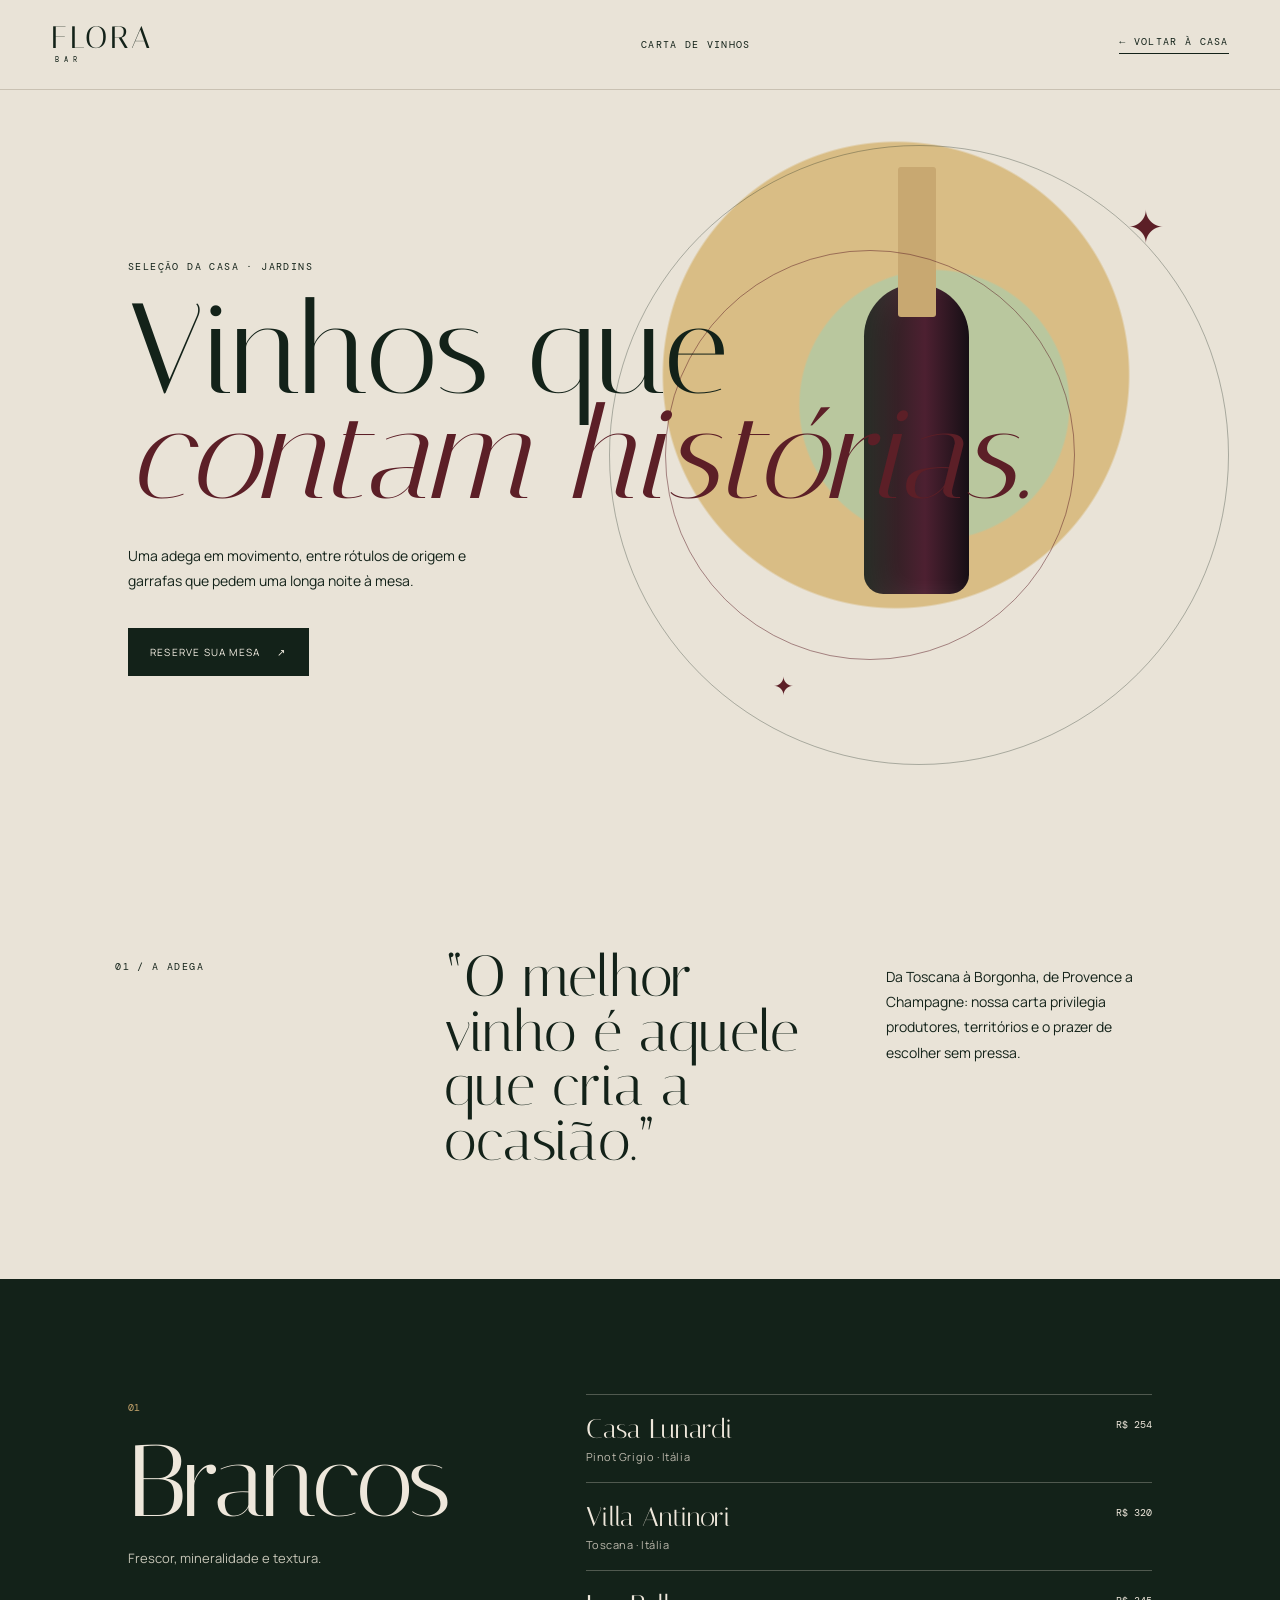
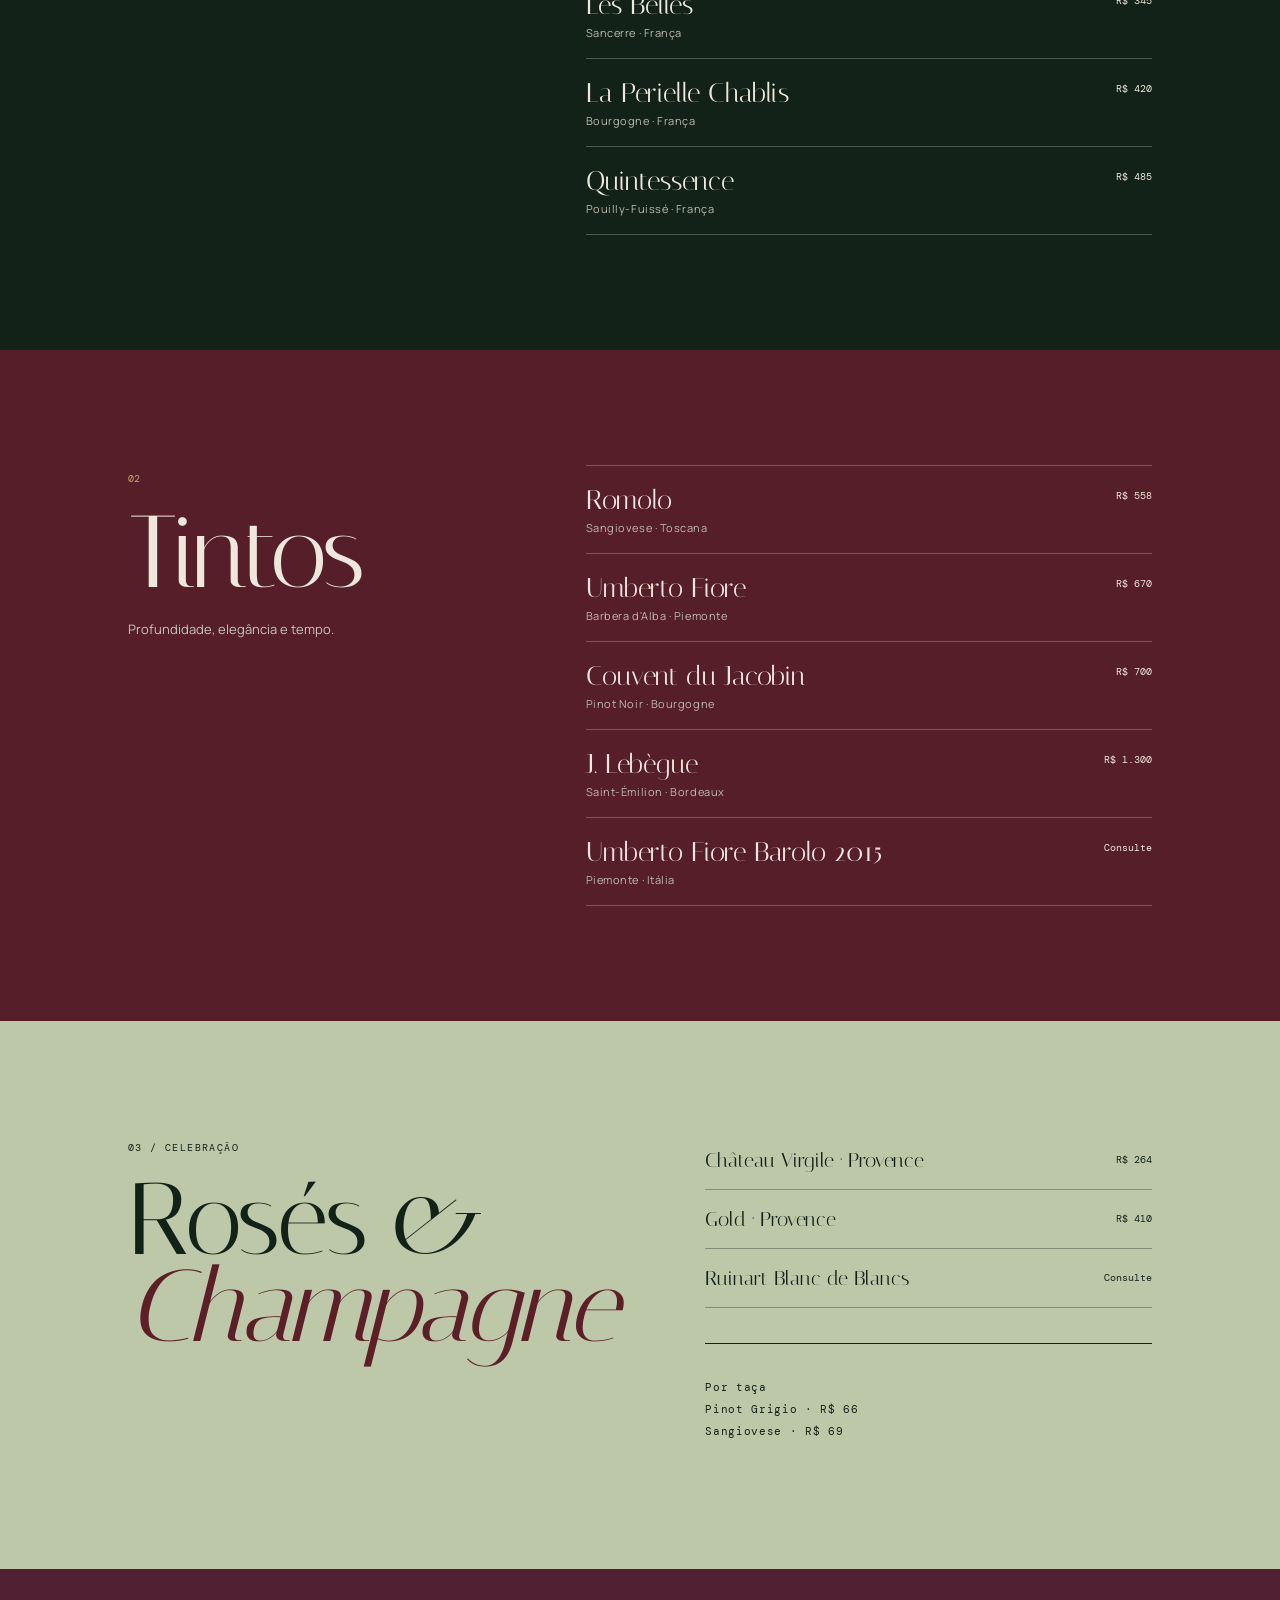
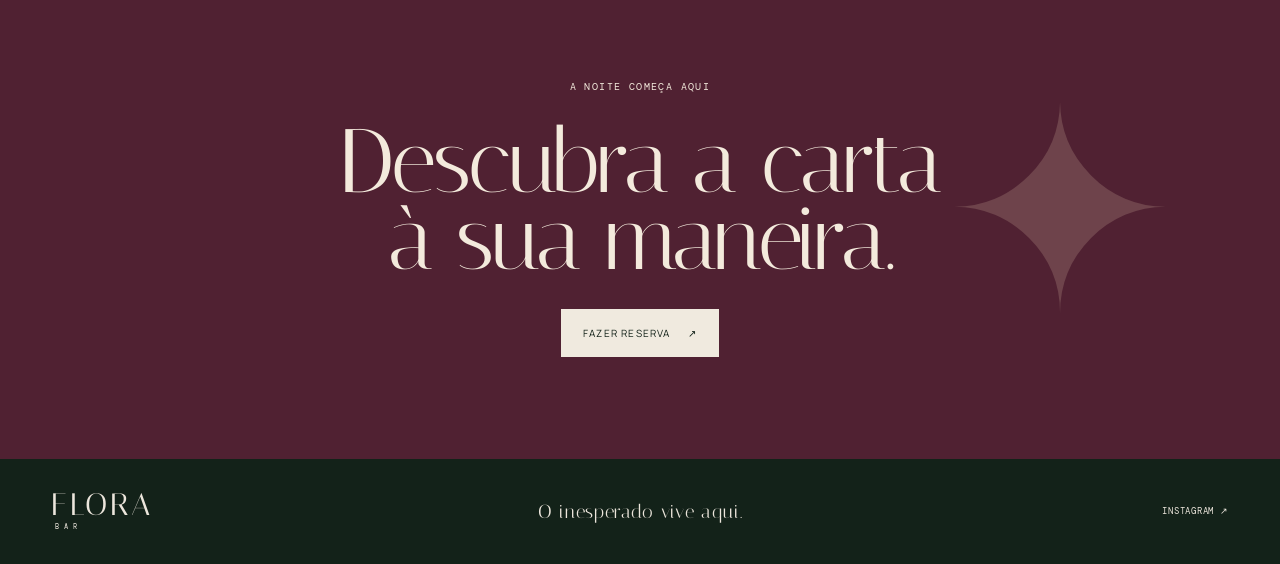
==== carta.html @ a9a6ca2d "Add immersive wine list and menu pages" ====
<!doctype html>
<html lang="pt-BR"><head><meta charset="UTF-8"><meta name="viewport" content="width=device-width,initial-scale=1.0"><title>Carta de Vinhos — Flora Bar</title><link rel="preconnect" href="https://fonts.googleapis.com"><link rel="preconnect" href="https://fonts.gstatic.com" crossorigin><link href="https://fonts.googleapis.com/css2?family=DM+Mono:wght@400;500&family=Italiana&family=Manrope:wght@400;500;600&display=swap" rel="stylesheet"><link rel="stylesheet" href="styles.css"><link rel="stylesheet" href="carta.css"></head>
<body class="carta-page"><header class="carta-header"><a class="brand" href="index.html">FLORA<span>BAR</span></a><p>Carta de vinhos</p><a href="index.html" class="back">← Voltar à casa</a></header>
<main><section class="carta-hero"><div class="wine-orbit orbit-one"></div><div class="wine-orbit orbit-two"></div><div class="floating-leaf leaf-one">✦</div><div class="floating-leaf leaf-two">✦</div><p class="eyebrow">Seleção da casa · Jardins</p><h1>Vinhos que<br><em>contam histórias.</em></h1><p>Uma adega em movimento, entre rótulos de origem e garrafas que pedem uma longa noite à mesa.</p><a class="button dark" href="https://r.odionisio.com/flora-bar" target="_blank" rel="noreferrer">Reserve sua mesa <span>↗</span></a></section>
<section class="wine-intro"><p class="section-number">01 / A ADEGA</p><p class="quote">“O melhor vinho é aquele que cria a ocasião.”</p><p>Da Toscana à Borgonha, de Provence a Champagne: nossa carta privilegia produtores, territórios e o prazer de escolher sem pressa.</p></section>
<section class="wine-list"><div class="wine-chapter"><div class="chapter-title"><span>01</span><h2>Brancos</h2><p>Frescor, mineralidade e textura.</p></div><div class="wine-items"><article><div><h3>Casa Lunardi</h3><p>Pinot Grigio · Itália</p></div><b>R$ 254</b></article><article><div><h3>Villa Antinori</h3><p>Toscana · Itália</p></div><b>R$ 320</b></article><article><div><h3>Les Belles</h3><p>Sancerre · França</p></div><b>R$ 345</b></article><article><div><h3>La Perielle Chablis</h3><p>Bourgogne · França</p></div><b>R$ 420</b></article><article><div><h3>Quintessence</h3><p>Pouilly-Fuissé · França</p></div><b>R$ 485</b></article></div></div>
<div class="wine-chapter dark-wines"><div class="chapter-title"><span>02</span><h2>Tintos</h2><p>Profundidade, elegância e tempo.</p></div><div class="wine-items"><article><div><h3>Romolo</h3><p>Sangiovese · Toscana</p></div><b>R$ 558</b></article><article><div><h3>Umberto Fiore</h3><p>Barbera d'Alba · Piemonte</p></div><b>R$ 670</b></article><article><div><h3>Couvent du Jacobin</h3><p>Pinot Noir · Bourgogne</p></div><b>R$ 700</b></article><article><div><h3>J. Lebègue</h3><p>Saint-Émilion · Bordeaux</p></div><b>R$ 1.300</b></article><article><div><h3>Umberto Fiore Barolo 2015</h3><p>Piemonte · Itália</p></div><b>Consulte</b></article></div></div>
<div class="wine-foot"><div><p class="section-number">03 / CELEBRAÇÃO</p><h2>Rosés &<br><em>Champagne</em></h2></div><div class="champagne"><p>Château Virgile · Provence <b>R$ 264</b></p><p>Gold · Provence <b>R$ 410</b></p><p>Ruinart Blanc de Blancs <b>Consulte</b></p><hr><p class="by-glass">Por taça<br>Pinot Grigio · R$ 66<br>Sangiovese · R$ 69</p></div></div></section>
<section class="carta-cta"><div class="sparkle">✦</div><p class="eyebrow">A noite começa aqui</p><h2>Descubra a carta<br>à sua maneira.</h2><a class="button light" href="https://r.odionisio.com/flora-bar" target="_blank" rel="noreferrer">Fazer reserva <span>↗</span></a></section></main><footer><a class="brand" href="index.html">FLORA<span>BAR</span></a><p>O inesperado vive aqui.</p><div><a href="https://www.instagram.com/florabar.sp/" target="_blank" rel="noreferrer">Instagram ↗</a></div></footer></body></html>
---- styles.css ----
:root { --ink:#132219; --paper:#ede7db; --wine:#5c1f27; --gold:#c5a46c; --soft:#d6cfbf; }
* { box-sizing:border-box; }
html { scroll-behavior:smooth; }
body { margin:0; background:var(--paper); color:var(--ink); font-family:Manrope,Arial,sans-serif; }
a { color:inherit; text-decoration:none; }
.hero { color:#f5f0e7; min-height:100svh; position:relative; isolation:isolate; overflow:hidden; display:flex; flex-direction:column; }
.hero-image { position:absolute; inset:0; z-index:-2; background:linear-gradient(90deg,rgba(8,16,12,.9) 3%,rgba(8,16,12,.58) 42%,rgba(8,16,12,.12)),url('assets/flora-hero.png') center/cover; }
.parallax-layer { transform:translate3d(0,var(--parallax-y,0px),0); will-change:transform; }
.hero-image.parallax-layer { inset:-5% 0; }
.grain { position:absolute; inset:0; opacity:.15; z-index:-1; pointer-events:none; background-image:url("data:image/svg+xml,%3Csvg viewBox='0 0 240 240' xmlns='http://www.w3.org/2000/svg'%3E%3Cfilter id='n'%3E%3CfeTurbulence type='fractalNoise' baseFrequency='.75' numOctaves='4' stitchTiles='stitch'/%3E%3C/filter%3E%3Crect width='100%25' height='100%25' filter='url(%23n)' opacity='.7'/%3E%3C/svg%3E"); mix-blend-mode:soft-light; }
.header { width:min(1380px,92%); margin:0 auto; padding:30px 0; display:flex; align-items:center; justify-content:space-between; font-size:11px; letter-spacing:.13em; text-transform:uppercase; }
.brand { font-family:Italiana,serif; font-size:31px; letter-spacing:.08em; line-height:.72; display:inline-flex; flex-direction:column; }
.brand span { font-family:DM Mono,monospace; font-size:7px; letter-spacing:.68em; padding-left:4px; margin-top:8px; }
nav { display:flex; gap:34px; margin-left:90px; } nav a,.header-book { transition:opacity .2s; } nav a:hover,.header-book:hover { opacity:.65; }
.header-book { border-bottom:1px solid currentColor; padding-bottom:5px; }.header-book span,.button span { margin-left:14px; }
.hero-copy { width:min(1380px,92%); margin:auto; padding:105px 0 56px; }.eyebrow,.section-number,.overline,.label { font-family:DM Mono,monospace; font-size:10px; letter-spacing:.14em; text-transform:uppercase; }
.hero h1,h2 { font:normal clamp(62px,9vw,146px)/.83 Italiana,serif; letter-spacing:-.03em; margin:25px 0; }.hero h1 { max-width:790px; }
.intro { width:min(360px,90%); line-height:1.75; font-size:14px; color:#e9e4d9; margin:35px 0; }.button { font-size:10px; letter-spacing:.12em; text-transform:uppercase; display:inline-block; padding:17px 22px; transition:transform .25s,background .25s; }.button:hover { transform:translateY(-3px); }.light { background:#f0eadf; color:var(--ink); }.dark { background:var(--ink); color:#f6f0e5; }.hero-foot { width:min(1380px,92%); margin:0 auto 27px; display:flex; justify-content:space-between; font:10px DM Mono,monospace; letter-spacing:.1em; text-transform:uppercase; }.hero-foot a i { font-style:normal; margin-left:14px; font-size:16px; }
.manifesto { padding:140px 4% 150px; border-bottom:1px solid #c9c1b2; }.manifesto-content { max-width:1080px; margin:80px auto 0; display:grid; grid-template-columns:1.35fr .65fr; column-gap:80px; }.manifesto h2 { grid-column:1; font-size:clamp(53px,7.3vw,108px); margin:0; }.manifesto h2 em,.chapter h2 em,.menu-preview h2 em,.visit h2 em { font-style:italic; color:var(--wine); }.overline { grid-column:1; margin:0 0 25px; color:var(--wine); }.manifesto-text { grid-column:2; grid-row:1 / span 2; align-self:end; font-size:14px; line-height:1.8; }.manifesto-text p+ p { margin-top:20px; }
.chapters { background:var(--ink); color:#ebe4d8; }.chapter { min-height:720px; display:grid; grid-template-columns:1fr 1fr; }.chapter-content { padding:105px max(8%,90px); display:flex; flex-direction:column; align-items:flex-start; justify-content:center; }.chapter h2 { font-size:clamp(54px,6.7vw,100px); margin:28px 0; }.chapter-content>p:not(.section-number) { max-width:350px; font-size:14px; line-height:1.8; color:#c8c6b9; }.text-link { margin-top:28px; font:10px DM Mono,monospace; letter-spacing:.14em; text-transform:uppercase; padding-bottom:7px; border-bottom:1px solid #778075; }.text-link span { margin-left:16px; }.dish-art { background:var(--wine); position:relative; display:flex; align-items:center; justify-content:center; overflow:hidden; }.dish-art:before,.dish-art:after { content:""; position:absolute; width:55vw; height:55vw; border:1px solid rgba(241,220,186,.35); border-radius:50%; }.dish-art:after { width:36vw; height:36vw; }.dish-flower { font:250px/1 Italiana,serif; color:#edcf9d; transform:translate3d(0,var(--parallax-y,0px),0) rotate(18deg); }.dish-label { position:absolute; bottom:44px; font:10px DM Mono,monospace; text-transform:uppercase; letter-spacing:.17em; }.bar { grid-template-columns:1fr 1fr; background:#e5ded0; color:var(--ink); }.bar-photo { background:linear-gradient(0deg,rgba(10,27,18,.25),rgba(10,27,18,.05)),url('assets/flora-hero.png') 77% center/cover; min-height:500px; }.bar .chapter-content { order:2; }.bar .text-link { border-color:#7b786e; }
.menu-preview { padding:140px 8%; display:grid; grid-template-columns:1fr 1fr; gap:100px; }.menu-preview h2,.visit h2 { font-size:clamp(54px,6.5vw,97px); margin:25px 0; }.menu-list { align-self:end; }.menu-list article { border-top:1px solid #bcb3a4; padding:24px 0; display:grid; grid-template-columns:45px 1fr 30px; align-items:start; }.menu-list article:last-of-type { border-bottom:1px solid #bcb3a4; }.index { font:10px DM Mono,monospace; color:var(--wine); }.menu-list h3 { font:normal 32px Italiana,serif; margin:0; }.menu-list p { color:#5c6159; font-size:12px; margin:7px 0 0; }.arrow { text-align:right; font-size:20px; }.menu-list .button { margin-top:35px; }
.visit { display:grid; grid-template-columns:1fr 1fr; background:#d7e0ca; min-height:690px; }.visit-art { background:#bac7a9; position:relative; overflow:hidden; }.visit-art p { font:normal clamp(90px,12vw,180px)/.68 Italiana,serif; position:absolute; z-index:2; left:13%; bottom:15%; color:#f0e9de; }.stem { position:absolute; width:2px; background:var(--ink); transform-origin:bottom; bottom:0; }.stem-one { height:92%; left:53%; transform:translate3d(0,var(--parallax-y,0px),0) rotate(-17deg); }.stem-two { height:85%; left:63%; transform:translate3d(0,var(--parallax-y,0px),0) rotate(23deg); }.bloom { position:absolute; width:190px; aspect-ratio:1; border-radius:48% 52% 46% 54%; background:var(--wine); }.bloom-one { top:10%; left:28%; transform:translate3d(0,var(--parallax-y,0px),0); box-shadow:45px 70px 0 -25px #e1aa8c, 5px 117px 0 -39px #76423e; }.bloom-two { right:4%; top:37%; transform:translate3d(0,var(--parallax-y,0px),0) rotate(33deg); background:#e8d6bc; box-shadow:-52px 46px 0 -27px #78423b; }.visit-info { padding:110px max(9%,90px); }.details { display:grid; gap:30px; margin:45px 0; font-size:13px; line-height:1.8; }.label { color:var(--wine); margin-bottom:8px; }.details a span { margin-left:8px; }
footer { background:var(--ink); color:#ece6dc; padding:35px 4%; display:grid; grid-template-columns:1fr 1fr 1fr; align-items:center; font-size:11px; letter-spacing:.07em; } footer p { text-align:center; font-family:Italiana,serif; font-size:19px; margin:0; }footer div { display:flex; justify-content:flex-end; gap:20px; text-transform:uppercase; font-family:DM Mono,monospace; font-size:9px; }
@media (max-width:760px) { nav { display:none; }.header { padding-top:23px; }.header-book { font-size:9px; }.hero h1 { font-size:67px; }.hero-foot span { display:none; }.manifesto { padding:85px 7% 95px; }.manifesto-content,.menu-preview { display:block; margin-top:55px; }.manifesto h2 { font-size:61px; }.manifesto-text { margin-top:42px; }.chapter,.bar,.visit { grid-template-columns:1fr; }.chapter { min-height:auto; }.chapter-content { padding:80px 9%; min-height:530px; }.dish-art { min-height:390px; }.dish-art:before { width:95vw; height:95vw; }.dish-art:after { width:65vw; height:65vw; }.dish-flower { font-size:185px; }.bar-photo { min-height:440px; }.bar .chapter-content { order:initial; }.menu-preview { padding:85px 7%; }.menu-list { margin-top:65px; }.visit-art { min-height:470px; }.visit-info { padding:82px 9%; }.visit h2 { font-size:61px; } footer { grid-template-columns:1fr auto; gap:26px; } footer p { display:none; } footer div { gap:12px; }.brand { font-size:27px; } }
---- carta.css ----
.carta-page { background:#e9e3d7; }.carta-header { height:90px; padding:0 4%; display:flex; justify-content:space-between; align-items:center; font:10px DM Mono,monospace; letter-spacing:.13em; text-transform:uppercase; border-bottom:1px solid #c9c1b2; }.carta-header p { margin-left:120px; }.back { border-bottom:1px solid var(--ink); padding-bottom:5px; }.carta-hero { min-height:750px; padding:160px 10% 120px; position:relative; overflow:hidden; background:radial-gradient(circle at 73% 42%,#b9c79e 0 13%,transparent 13.2%),radial-gradient(circle at 70% 38%,#d9bd85 0 23%,transparent 23.2%),#e9e3d7; }.carta-hero h1,.menu-hero h1 { position:relative; z-index:2; font:normal clamp(64px,10vw,150px)/.82 Italiana,serif; margin:25px 0; }.carta-hero h1 em,.menu-hero em,.wine-foot em,.menu-cta em { color:var(--wine); }.carta-hero>p:not(.eyebrow),.menu-hero>p:not(.eyebrow) { position:relative; z-index:2; max-width:350px; font-size:14px; line-height:1.8; margin:35px 0; }.wine-orbit { position:absolute; border-radius:50%; border:1px solid rgba(19,34,25,.3); }.orbit-one { width:620px; height:620px; right:4%; top:55px; animation:drift 12s ease-in-out infinite; }.orbit-two { width:410px; height:410px; right:16%; top:160px; border-color:rgba(92,31,39,.5); animation:drift 9s ease-in-out infinite reverse; }.orbit-one:before { content:""; width:105px; height:310px; border-radius:60px 60px 22px 22px; background:linear-gradient(90deg,#1b211a,#4d2031 58%,#160f15); position:absolute; left:254px; top:138px; box-shadow:inset 20px 0 25px rgba(255,255,255,.06); }.orbit-one:after { content:""; position:absolute; background:#c8a871; width:38px; height:150px; left:288px; top:21px; border-radius:3px; }.floating-leaf { position:absolute; color:var(--wine); font-size:45px; animation:drift 7s ease-in-out infinite; }.leaf-one { right:9%; top:14%; }.leaf-two { right:38%; top:77%; font-size:25px; animation-delay:-2s; }.wine-intro { padding:110px 9%; display:grid; grid-template-columns:1fr 1.4fr 1fr; gap:50px; align-items:start; }.wine-intro .quote { font:normal clamp(34px,4.5vw,67px)/.95 Italiana,serif; margin:0; }.wine-intro>p:last-child { line-height:1.8; font-size:14px; }.wine-list { background:var(--ink); color:#eee7db; }.wine-chapter { display:grid; grid-template-columns:.8fr 1.2fr; padding:115px 10%; gap:80px; }.dark-wines { background:#561e29; }.chapter-title span { color:var(--gold); font:10px DM Mono,monospace; }.chapter-title h2,.wine-foot h2 { font:normal clamp(64px,8vw,112px)/.85 Italiana,serif; margin:22px 0; }.chapter-title p { color:#c6c5b7; line-height:1.7; font-size:13px; }.wine-items article { border-top:1px solid rgba(238,231,219,.28); padding:18px 0; display:flex; justify-content:space-between; gap:20px; }.wine-items article:last-child { border-bottom:1px solid rgba(238,231,219,.28); }.wine-items h3 { font:normal 27px Italiana,serif; margin:0; }.wine-items p { margin:4px 0 0; color:#bebaae; font-size:11px; letter-spacing:.05em; }.wine-items b,.champagne b { font:10px DM Mono,monospace; font-weight:400; padding-top:5px; white-space:nowrap; }.wine-foot { padding:110px 10%; display:grid; grid-template-columns:1fr 1fr; gap:90px; background:#bdc8a9; color:var(--ink); }.champagne p { display:flex; justify-content:space-between; border-bottom:1px solid rgba(19,34,25,.35); padding:17px 0; margin:0; font:20px Italiana,serif; }.champagne hr { border:0; border-top:1px solid var(--ink); margin:35px 0 15px; }.champagne .by-glass { display:block; border:0; font:11px/2 DM Mono,monospace; letter-spacing:.06em; }.carta-cta { min-height:490px; background:#502132; color:#f3eadc; display:flex; align-items:center; justify-content:center; flex-direction:column; text-align:center; position:relative; overflow:hidden; }.carta-cta h2 { font:normal clamp(52px,7vw,105px)/.86 Italiana,serif; margin:20px 0 32px; }.sparkle { position:absolute; font:280px Italiana,serif; right:8%; color:rgba(241,220,186,.18); animation:drift 10s ease-in-out infinite; }.menu-page { background:#ede7db; }.menu-hero { position:relative; min-height:680px; padding:160px 10% 100px; overflow:hidden; background:#d7e0ca; }.plate { position:absolute; border-radius:50%; border:1px solid rgba(19,34,25,.3); }.plate-one { width:550px; height:550px; right:5%; top:60px; box-shadow:inset 0 0 0 35px rgba(239,233,221,.7),inset 0 0 0 90px rgba(92,31,39,.7); animation:drift 10s ease-in-out infinite; }.plate-two { width:260px; height:260px; right:31%; bottom:-80px; background:#d0a875; box-shadow:inset 0 0 0 35px #9f6045; animation:drift 8s ease-in-out infinite reverse; }.food-menu { padding:105px 10%; }.food-grid { display:grid; grid-template-columns:1fr 1fr; gap:80px; margin:50px 0 90px; }.food-grid h2 { font:normal clamp(52px,6vw,90px)/.85 Italiana,serif; margin:0 0 35px; color:var(--wine); }.food-grid p { border-top:1px solid #c2b9aa; padding:15px 0; margin:0; display:grid; gap:5px; }.food-grid p:last-child { border-bottom:1px solid #c2b9aa; }.food-grid b { font:normal 23px Italiana,serif; }.food-grid span { font-size:12px; line-height:1.6; color:#67695f; }.menu-label { padding-top:25px; border-top:1px solid #c2b9aa; }.food-accent { display:flex; min-height:290px; background:var(--wine); color:#f1e7d8; padding:40px; flex-direction:column; justify-content:space-between; }.food-accent p { border:0; font:normal 41px/.95 Italiana,serif; padding:0; }.food-accent span { font-size:60px; align-self:flex-end; }.mains { margin-bottom:0; }.menu-cta { background:var(--ink); }.menu-cta h2 em { color:#c8a871; }@keyframes drift { 0%,100%{translate:0 0;rotate:0deg}50%{translate:0 -24px;rotate:3deg} }@media(max-width:760px){.carta-header { height:74px; }.carta-header p { display:none; }.carta-hero,.menu-hero { min-height:620px; padding:120px 8% 75px; }.orbit-one { width:400px;height:400px;right:-30%;top:100px; }.orbit-two { width:270px;height:270px;right:0;top:160px; }.orbit-one:before { scale:.65; transform-origin:top left;left:175px;top:85px; }.orbit-one:after { scale:.65; transform-origin:top left;left:201px;top:12px; }.wine-intro,.wine-chapter,.wine-foot,.food-grid { grid-template-columns:1fr; gap:35px; }.wine-intro,.wine-chapter,.wine-foot,.food-menu { padding-left:8%;padding-right:8%; }.wine-chapter { padding-top:80px;padding-bottom:80px; }.wine-foot { padding-top:80px;padding-bottom:80px; }.plate-one { width:360px;height:360px;right:-34%;top:150px; }.plate-two { width:180px;height:180px;right:28%; }.food-grid { margin-bottom:65px; }.food-grid h2 { font-size:62px; }.sparkle { font-size:180px;right:-8%; }.carta-cta { min-height:430px; }}
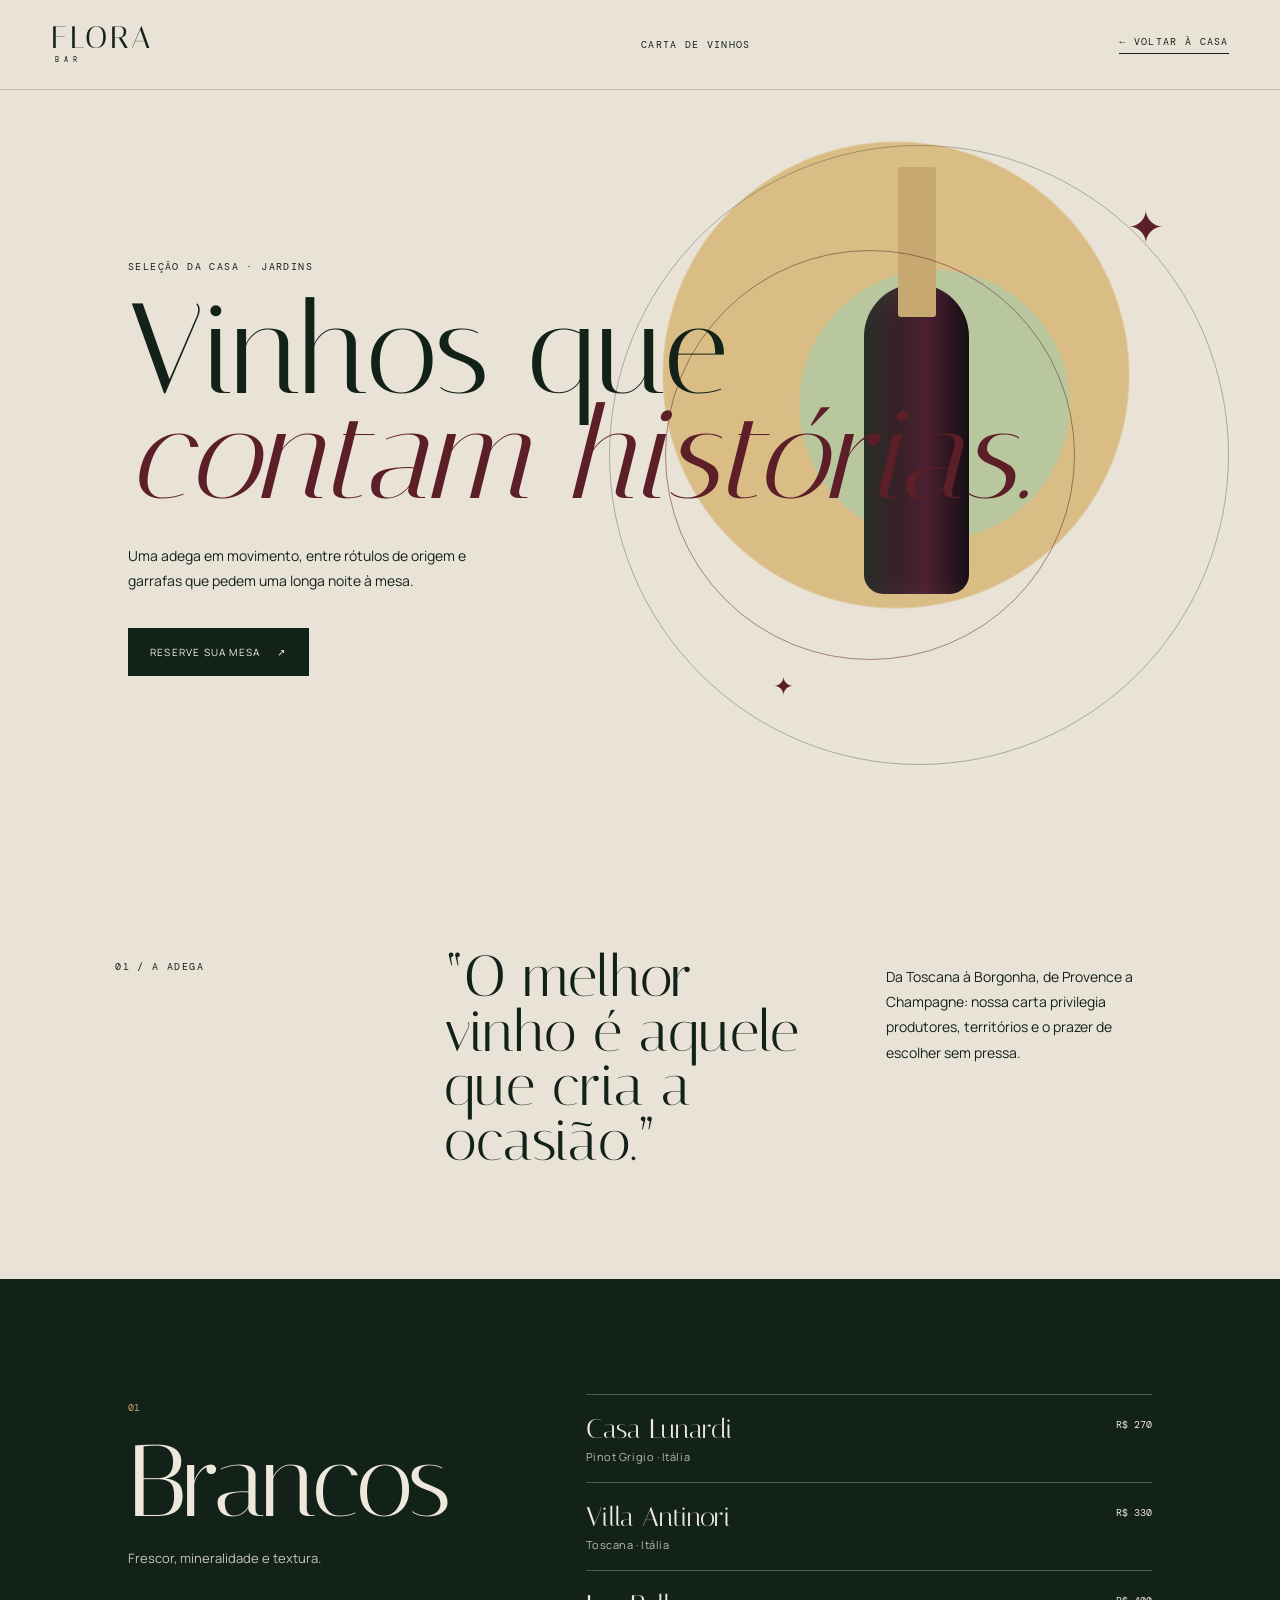
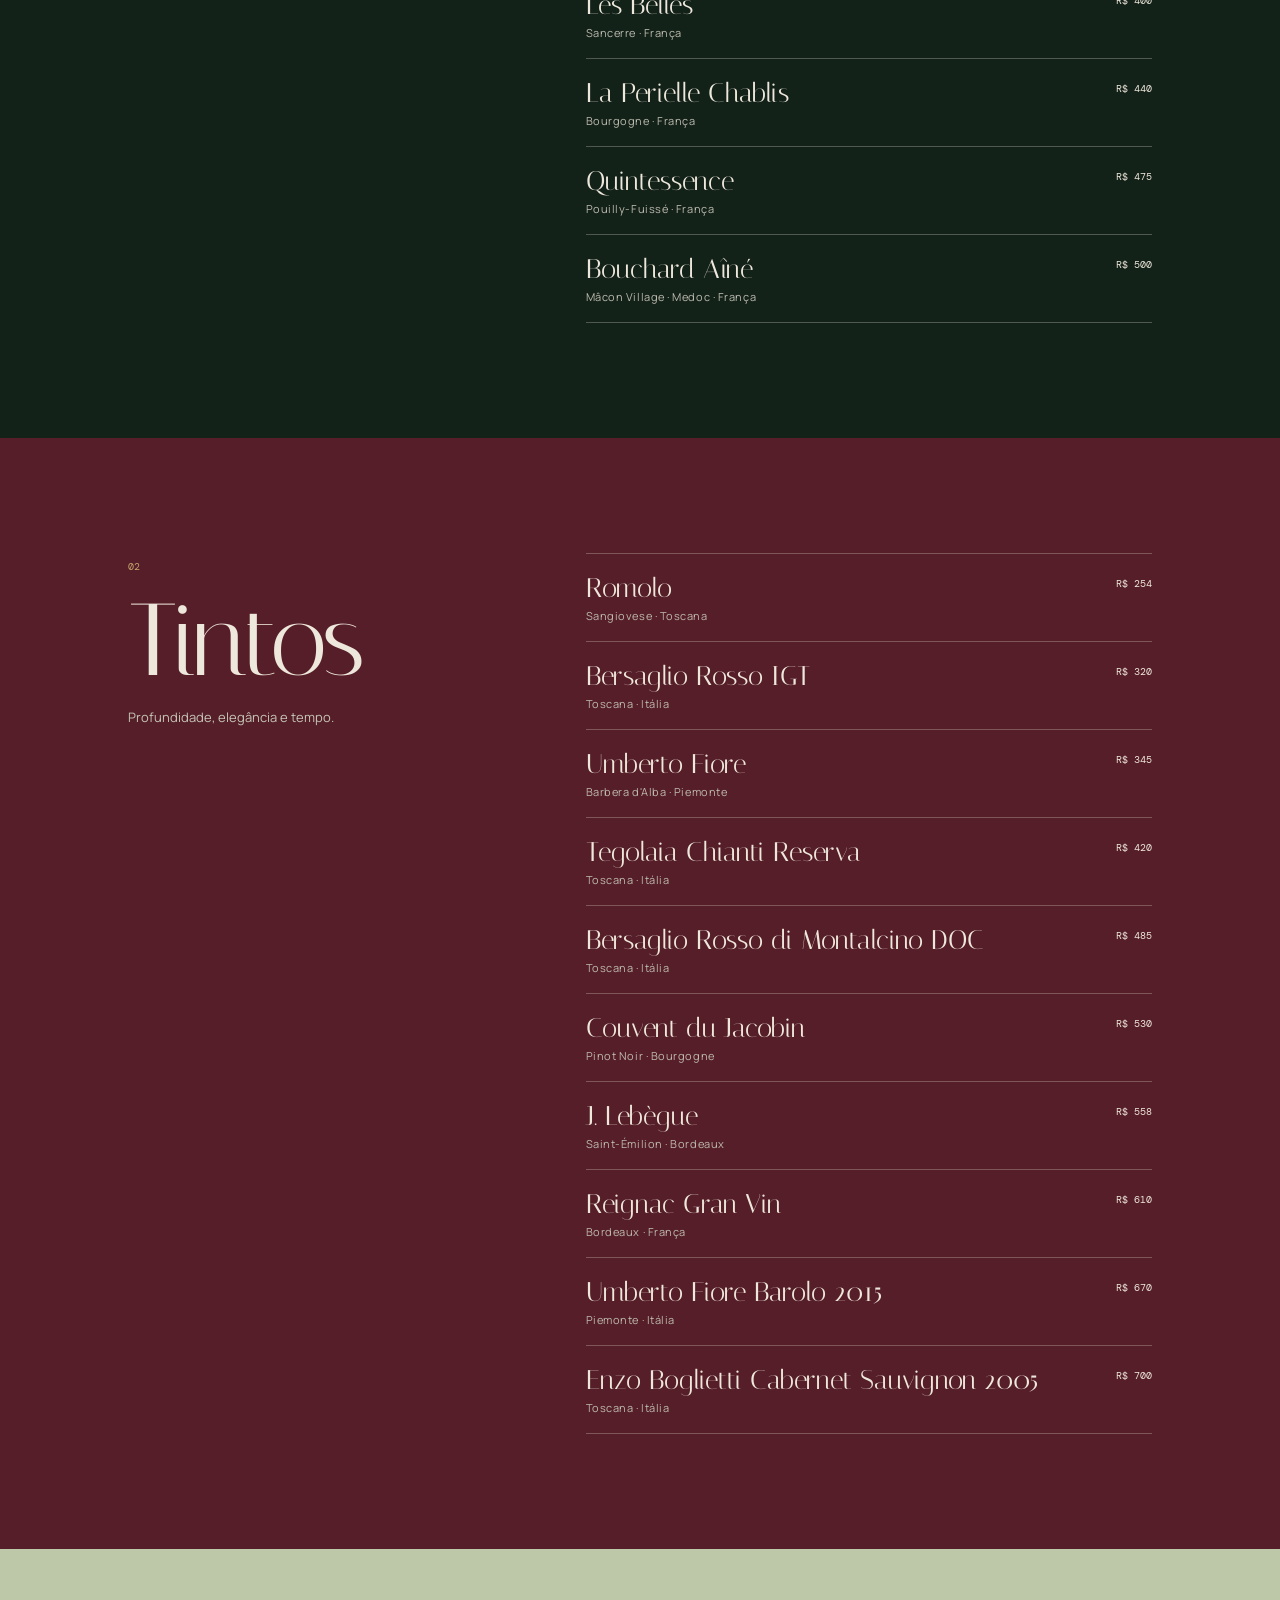
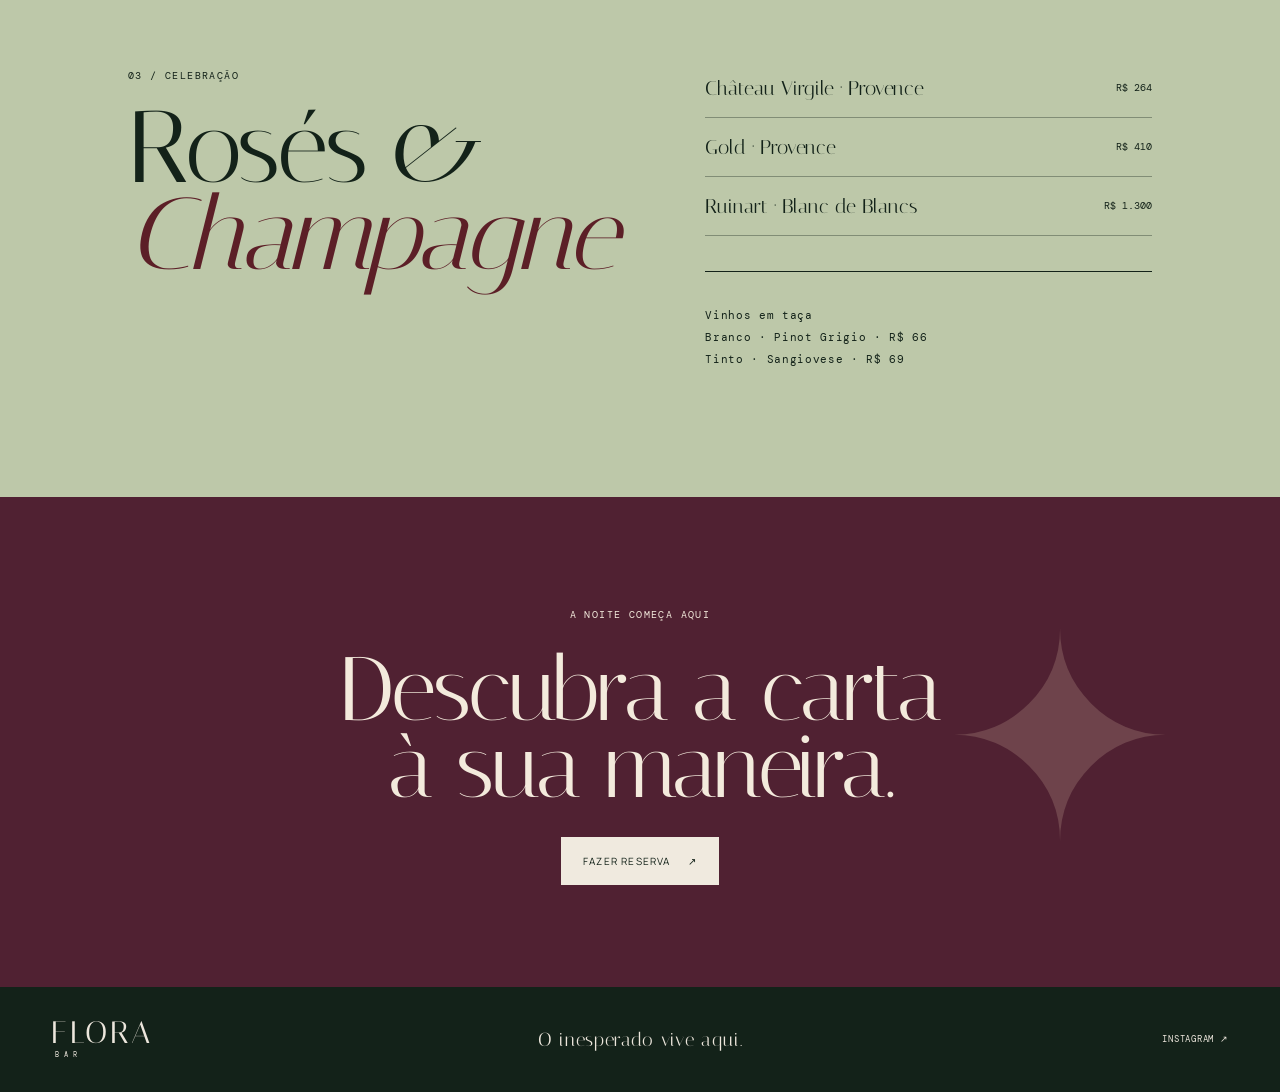
==== commit b8c22bc8: "Complete wine list from official menu" ====
--- a/carta.html
+++ b/carta.html
@@ -3,7 +3,7 @@
 <body class="carta-page"><header class="carta-header"><a class="brand" href="index.html">FLORA<span>BAR</span></a><p>Carta de vinhos</p><a href="index.html" class="back">← Voltar à casa</a></header>
 <main><section class="carta-hero"><div class="wine-orbit orbit-one"></div><div class="wine-orbit orbit-two"></div><div class="floating-leaf leaf-one">✦</div><div class="floating-leaf leaf-two">✦</div><p class="eyebrow">Seleção da casa · Jardins</p><h1>Vinhos que<br><em>contam histórias.</em></h1><p>Uma adega em movimento, entre rótulos de origem e garrafas que pedem uma longa noite à mesa.</p><a class="button dark" href="https://r.odionisio.com/flora-bar" target="_blank" rel="noreferrer">Reserve sua mesa <span>↗</span></a></section>
 <section class="wine-intro"><p class="section-number">01 / A ADEGA</p><p class="quote">“O melhor vinho é aquele que cria a ocasião.”</p><p>Da Toscana à Borgonha, de Provence a Champagne: nossa carta privilegia produtores, territórios e o prazer de escolher sem pressa.</p></section>
-<section class="wine-list"><div class="wine-chapter"><div class="chapter-title"><span>01</span><h2>Brancos</h2><p>Frescor, mineralidade e textura.</p></div><div class="wine-items"><article><div><h3>Casa Lunardi</h3><p>Pinot Grigio · Itália</p></div><b>R$ 254</b></article><article><div><h3>Villa Antinori</h3><p>Toscana · Itália</p></div><b>R$ 320</b></article><article><div><h3>Les Belles</h3><p>Sancerre · França</p></div><b>R$ 345</b></article><article><div><h3>La Perielle Chablis</h3><p>Bourgogne · França</p></div><b>R$ 420</b></article><article><div><h3>Quintessence</h3><p>Pouilly-Fuissé · França</p></div><b>R$ 485</b></article></div></div>
-<div class="wine-chapter dark-wines"><div class="chapter-title"><span>02</span><h2>Tintos</h2><p>Profundidade, elegância e tempo.</p></div><div class="wine-items"><article><div><h3>Romolo</h3><p>Sangiovese · Toscana</p></div><b>R$ 558</b></article><article><div><h3>Umberto Fiore</h3><p>Barbera d'Alba · Piemonte</p></div><b>R$ 670</b></article><article><div><h3>Couvent du Jacobin</h3><p>Pinot Noir · Bourgogne</p></div><b>R$ 700</b></article><article><div><h3>J. Lebègue</h3><p>Saint-Émilion · Bordeaux</p></div><b>R$ 1.300</b></article><article><div><h3>Umberto Fiore Barolo 2015</h3><p>Piemonte · Itália</p></div><b>Consulte</b></article></div></div>
-<div class="wine-foot"><div><p class="section-number">03 / CELEBRAÇÃO</p><h2>Rosés &<br><em>Champagne</em></h2></div><div class="champagne"><p>Château Virgile · Provence <b>R$ 264</b></p><p>Gold · Provence <b>R$ 410</b></p><p>Ruinart Blanc de Blancs <b>Consulte</b></p><hr><p class="by-glass">Por taça<br>Pinot Grigio · R$ 66<br>Sangiovese · R$ 69</p></div></div></section>
+<section class="wine-list"><div class="wine-chapter"><div class="chapter-title"><span>01</span><h2>Brancos</h2><p>Frescor, mineralidade e textura.</p></div><div class="wine-items"><article><div><h3>Casa Lunardi</h3><p>Pinot Grigio · Itália</p></div><b>R$ 270</b></article><article><div><h3>Villa Antinori</h3><p>Toscana · Itália</p></div><b>R$ 330</b></article><article><div><h3>Les Belles</h3><p>Sancerre · França</p></div><b>R$ 400</b></article><article><div><h3>La Perielle Chablis</h3><p>Bourgogne · França</p></div><b>R$ 440</b></article><article><div><h3>Quintessence</h3><p>Pouilly-Fuissé · França</p></div><b>R$ 475</b></article><article><div><h3>Bouchard Aîné</h3><p>Mâcon Village · Medoc · França</p></div><b>R$ 500</b></article></div></div>
+<div class="wine-chapter dark-wines"><div class="chapter-title"><span>02</span><h2>Tintos</h2><p>Profundidade, elegância e tempo.</p></div><div class="wine-items"><article><div><h3>Romolo</h3><p>Sangiovese · Toscana</p></div><b>R$ 254</b></article><article><div><h3>Bersaglio Rosso IGT</h3><p>Toscana · Itália</p></div><b>R$ 320</b></article><article><div><h3>Umberto Fiore</h3><p>Barbera d'Alba · Piemonte</p></div><b>R$ 345</b></article><article><div><h3>Tegolaia Chianti Reserva</h3><p>Toscana · Itália</p></div><b>R$ 420</b></article><article><div><h3>Bersaglio Rosso di Montalcino DOC</h3><p>Toscana · Itália</p></div><b>R$ 485</b></article><article><div><h3>Couvent du Jacobin</h3><p>Pinot Noir · Bourgogne</p></div><b>R$ 530</b></article><article><div><h3>J. Lebègue</h3><p>Saint-Émilion · Bordeaux</p></div><b>R$ 558</b></article><article><div><h3>Reignac Gran Vin</h3><p>Bordeaux · França</p></div><b>R$ 610</b></article><article><div><h3>Umberto Fiore Barolo 2015</h3><p>Piemonte · Itália</p></div><b>R$ 670</b></article><article><div><h3>Enzo Boglietti Cabernet Sauvignon 2005</h3><p>Toscana · Itália</p></div><b>R$ 700</b></article></div></div>
+<div class="wine-foot"><div><p class="section-number">03 / CELEBRAÇÃO</p><h2>Rosés &<br><em>Champagne</em></h2></div><div class="champagne"><p>Château Virgile · Provence <b>R$ 264</b></p><p>Gold · Provence <b>R$ 410</b></p><p>Ruinart · Blanc de Blancs <b>R$ 1.300</b></p><hr><p class="by-glass">Vinhos em taça<br>Branco · Pinot Grigio · R$ 66<br>Tinto · Sangiovese · R$ 69</p></div></div></section>
 <section class="carta-cta"><div class="sparkle">✦</div><p class="eyebrow">A noite começa aqui</p><h2>Descubra a carta<br>à sua maneira.</h2><a class="button light" href="https://r.odionisio.com/flora-bar" target="_blank" rel="noreferrer">Fazer reserva <span>↗</span></a></section></main><footer><a class="brand" href="index.html">FLORA<span>BAR</span></a><p>O inesperado vive aqui.</p><div><a href="https://www.instagram.com/florabar.sp/" target="_blank" rel="noreferrer">Instagram ↗</a></div></footer></body></html>
